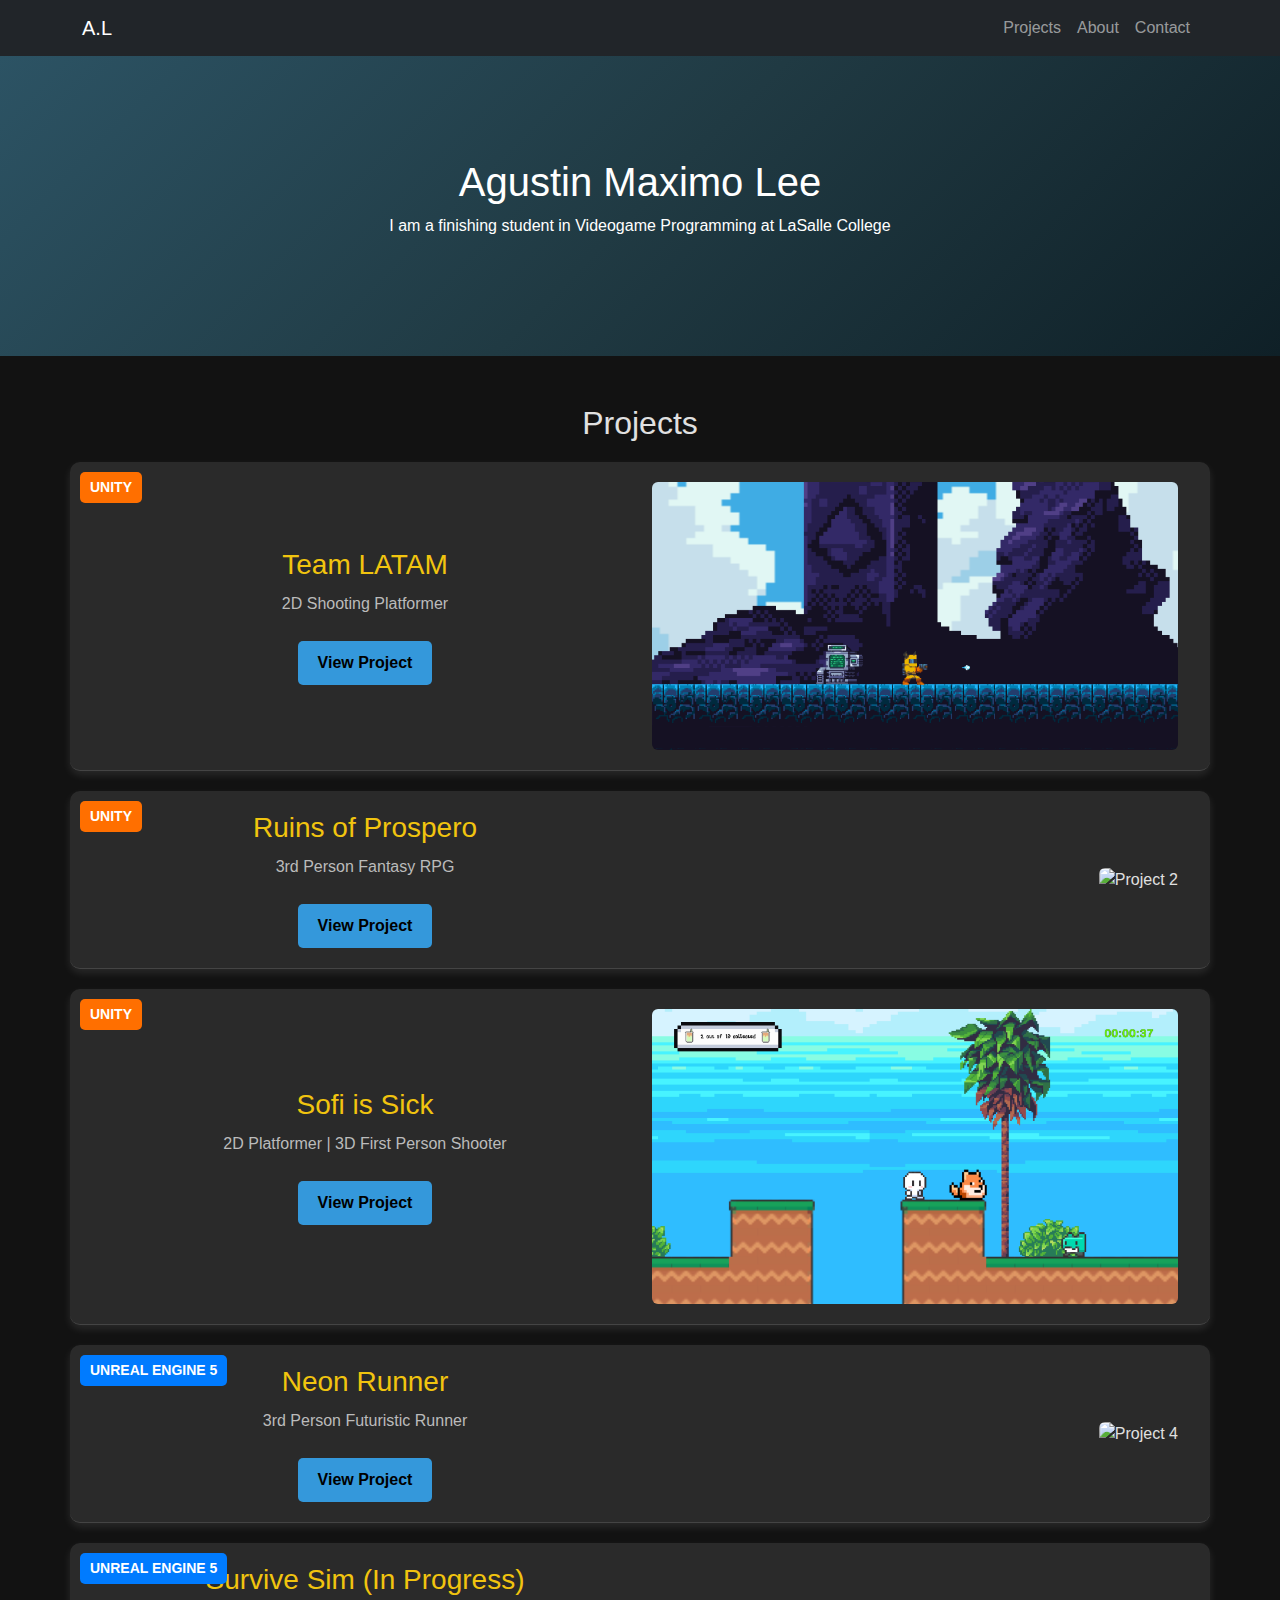
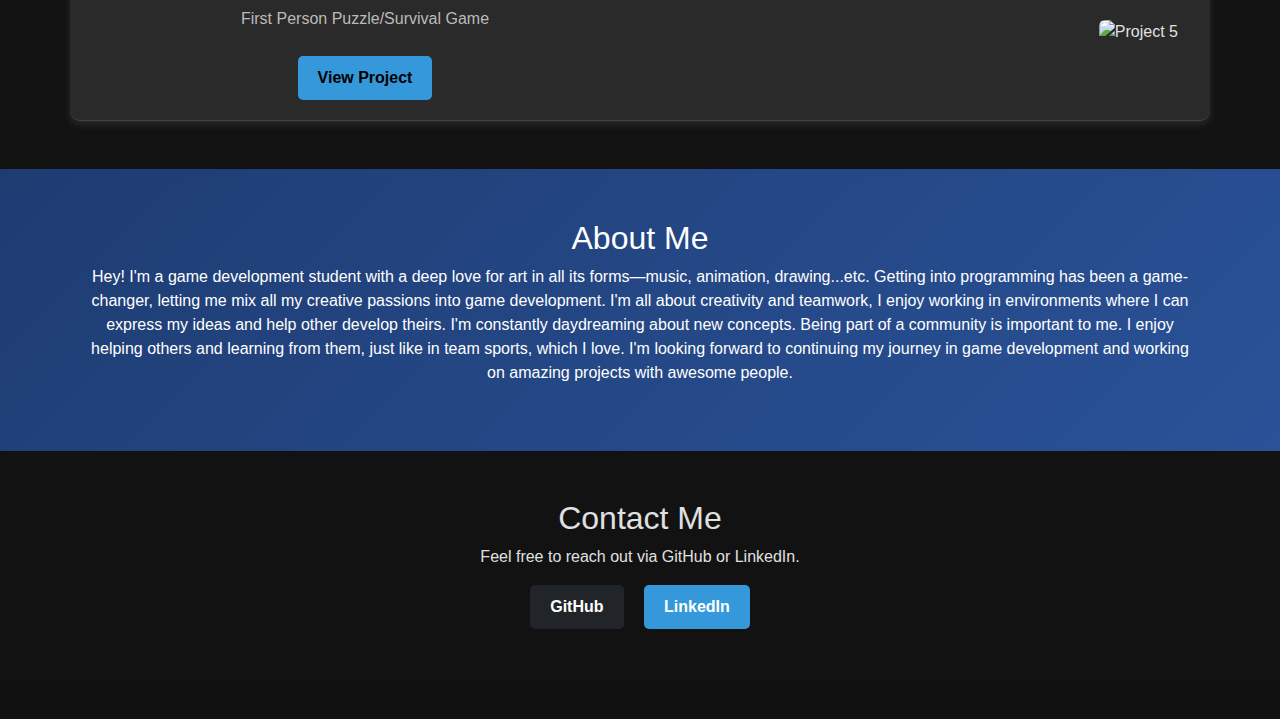
==== index.html @ a1cdeb53 "Merge master into main" ====
<!DOCTYPE html>
<html lang="en">
<head>
    <meta charset="UTF-8">
    <meta name="viewport" content="width=device-width, initial-scale=1.0">
    <title>Agustin Lee</title>
    <link rel="stylesheet" href="https://cdn.jsdelivr.net/npm/bootstrap@5.3.0/dist/css/bootstrap.min.css">
    <link rel="stylesheet" href="styles.css">
</head>
<body>

    <!-- Navigation -->
    <nav class="navbar navbar-expand-lg navbar-dark bg-dark">
        <div class="container">
            <a class="navbar-brand" href="#">A.L</a>
            <button class="navbar-toggler" type="button" data-bs-toggle="collapse" data-bs-target="#navbarNav">
                <span class="navbar-toggler-icon"></span>
            </button>
            <div class="collapse navbar-collapse" id="navbarNav">
                <ul class="navbar-nav ms-auto">
                    <li class="nav-item"><a class="nav-link" href="#projects">Projects</a></li>
                    <li class="nav-item"><a class="nav-link" href="#about">About</a></li>
                    <li class="nav-item"><a class="nav-link" href="#contact">Contact</a></li>
                </ul>
            </div>
        </div>
    </nav>

    <!-- Hero Section -->
    <header class="hero-section">
        <div class="container text-center text-white">
            <h1>Agustin Maximo Lee</h1>
            <p>I am a finishing student in Videogame Programming at LaSalle College</p>
        </div>
    </header>

    <!-- Projects Section -->
    <section id="projects" class="container my-5">
        <h2 class="text-center">Projects</h2>
    
        <div class="project-card row align-items-center position-relative">
            <span class="engine-badge unity">Unity</span>
            <div class="col-md-6">
                <h3>Team LATAM</h3>
                <p>2D Shooting Platformer</p>
                <a href="project1.html" class="btn btn-primary">View Project</a>
            </div>
            <div class="col-md-6 text-end">
                <img src="images/project1.png" class="img-fluid rounded" alt="Project 1">
            </div>
        </div>
    
        <div class="project-card row align-items-center position-relative">
            <span class="engine-badge unity">Unity</span>
            <div class="col-md-6">
                <h3>Ruins of Prospero</h3>
                <p>3rd Person Fantasy RPG</p>
                <a href="project2.html" class="btn btn-primary">View Project</a>
            </div>
            <div class="col-md-6 text-end">
                <img src="images/project2.png" class="img-fluid rounded" alt="Project 2">
            </div>
        </div>
    
        <div class="project-card row align-items-center position-relative">
            <span class="engine-badge unity">Unity</span>
            <div class="col-md-6">
                <h3>Sofi is Sick</h3>
                <p>2D Platformer | 3D First Person Shooter</p>
                <a href="project3.html" class="btn btn-primary">View Project</a>
            </div>
            <div class="col-md-6 text-end">
                <img src="images/Project3.png" class="img-fluid rounded" alt="Project 3">
            </div>
        </div>
    
        <div class="project-card row align-items-center position-relative">
            <span class="engine-badge unreal">Unreal Engine 5</span>
            <div class="col-md-6">
                <h3>Neon Runner</h3>
                <p>3rd Person Futuristic Runner</p>
                <a href="project4.html" class="btn btn-primary">View Project</a>
            </div>
            <div class="col-md-6 text-end">
                <img src="images/project4.png" class="img-fluid rounded" alt="Project 4">
            </div>
        </div>
    
        <div class="project-card row align-items-center position-relative">
            <span class="engine-badge unreal">Unreal Engine 5</span>
            <div class="col-md-6">
                <h3>Survive Sim (In Progress)</h3>
                <p>First Person Puzzle/Survival Game</p>
                <a href="project5.html" class="btn btn-primary">View Project</a>
            </div>
            <div class="col-md-6 text-end">
                <img src="images/project5.png" class="img-fluid rounded" alt="Project 5">
            </div>
        </div>
    </section>
    
    
    

    <!-- About Section -->
    <section id="about" class="about-section">
        <div class="container text-center text-white">
            <h2>About Me</h2>
            <p>Hey! I'm a game development student with a deep love for art in all its forms—music, animation, drawing...etc. 
                Getting into programming has been a game-changer, letting me mix all my creative passions into game development.
                  I'm all about creativity and teamwork, I enjoy working in environments where I can express my ideas and help other develop theirs. 
                I'm constantly daydreaming about new concepts. Being part of a community is important to me. I enjoy helping others and learning from them, just like in team sports, which I love.
                
                I'm looking forward to continuing my journey in game development and working on amazing projects with awesome people.</p>
        </div>
    </section>

    <!-- Contact Section -->
    <section id="contact" class="container my-5 text-center">
        <h2>Contact Me</h2>
        <p>Feel free to reach out via GitHub or LinkedIn.</p>
        <a href="https://github.com/AgusMaxLee" class="btn btn-dark mx-2" target="_blank">GitHub</a>
        <a href="https://www.linkedin.com/in/agustin-maximo-lee-4700a0339" class="btn btn-primary mx-2" target="_blank">LinkedIn</a>
    </section>

    <!-- Footer -->
    <footer class="footer">
    </footer>

</body>
</html>
---- styles.css ----
body {
    font-family: 'Franklin Gothic Medium', 'Arial Narrow', Arial, sans-serif;
    background-color: #1c1c1c; /* Dark Background */
    color: #e0e0e0; /* Light text for readability */
    margin: 0;
    padding: 0;
}

/* Hero Section */
.hero-section {
    background: linear-gradient(135deg, #2c5364, #203a43, #0f2027); /* Dark gradient */
    height: 300px;
    display: flex;
    align-items: center;
    justify-content: center;
    color: #ffffff;
    text-align: center;
}

/* About Section */
.about-section {
    background: linear-gradient(135deg, #1e3c72, #2a5298); /* Cooler dark tones */
    padding: 50px 0;
}

/* Project Cards */
.project-card {
    background: #2a2a2a; /* Dark card background */
    padding: 20px;
    border-radius: 10px;
    box-shadow: 0px 4px 8px rgba(255, 255, 255, 0.1);
    margin-top: 20px;
    text-align: center;
    border-bottom: 1px solid #444; /* Softer border */
}

.project-card img {
    max-width: 100%;
    height: auto;
    border-radius: 10px;
}
.project-card h3 {
    margin-bottom: 10px;
    color: #f1c40f; /* Gold accent */
}

.project-card p {
    margin-bottom: 15px;
    color: #bbbbbb; /* Soft gray */
}

.project-card a {
    margin-top: 10px;
    display: inline-block;
    color: #000000; /* Cyan accent */
    text-decoration: none;
    font-weight: bold;
}

.project-card a:hover {
    text-decoration: underline;
}

/* Footer */
.footer {
    background: #111;
    padding: 20px;
    text-align: center;
    margin-top: 50px;
    color: #888;
}

/* Buttons */
.btn {
    padding: 10px 20px;
    border-radius: 5px;
    border: none;
    font-weight: bold;
}

.btn-primary {
    background-color: #3498db;
    color: #fff;
}

.btn-primary:hover {
    background-color: #2980b9;
}

/* Engine Badge */
.engine-badge {
    position: absolute;
    top: 10px;
    left: 10px;
    background: #222;
    color: white;
    font-size: 14px;
    font-weight: bold;
    padding: 5px 10px;
    border-radius: 5px;
    text-transform: uppercase;
    display: inline-block; /* Ensures it only takes the necessary space */
    width: auto; /* Prevents full-width stretching */
}

.engine-badge.unity {
    background: #ff6f00; 
}

/* Unreal Engine 5 Badge (Blue) */
.engine-badge.unreal {
    background: #007bff;
}
body {
    background-color: #121212;
    color: #e0e0e0;
    font-family: 'Arial', sans-serif;
}

/* Project Header */
.project-header {
    background: linear-gradient(135deg, #ff7e5f, #feb47b);
    padding: 60px 20px;
    text-align: center;
    color: #fff;
    border-radius: 10px;
    margin-bottom: 40px;
}

.project-header h1 {
    font-size: 2.5rem;
    font-weight: bold;
}

.project-header h4 {
    font-size: 1.2rem;
    opacity: 0.8;
}

/* Project Details */
.project-details {
    background: #1e1e1e;
    padding: 30px;
    border-radius: 10px;
    box-shadow: 0 4px 10px rgba(0, 0, 0, 0.2);
}

/* Gameplay Video */
.gameplay-video {
    text-align: center;
    margin-top: 30px;
}

.gameplay-video video {
    border-radius: 10px;
    box-shadow: 0 4px 10px rgba(0, 0, 0, 0.3);
}

/* Buttons */
.btn-secondary {
    background-color: #444;
    border: none;
    padding: 10px 20px;
    transition: 0.3s;
}

.btn-secondary:hover {
    background-color: #666;
}

/* Responsive Adjustments */
@media (max-width: 768px) {
    .project-header {
        padding: 40px 10px;
    }

    .project-header h1 {
        font-size: 2rem;
    }
}
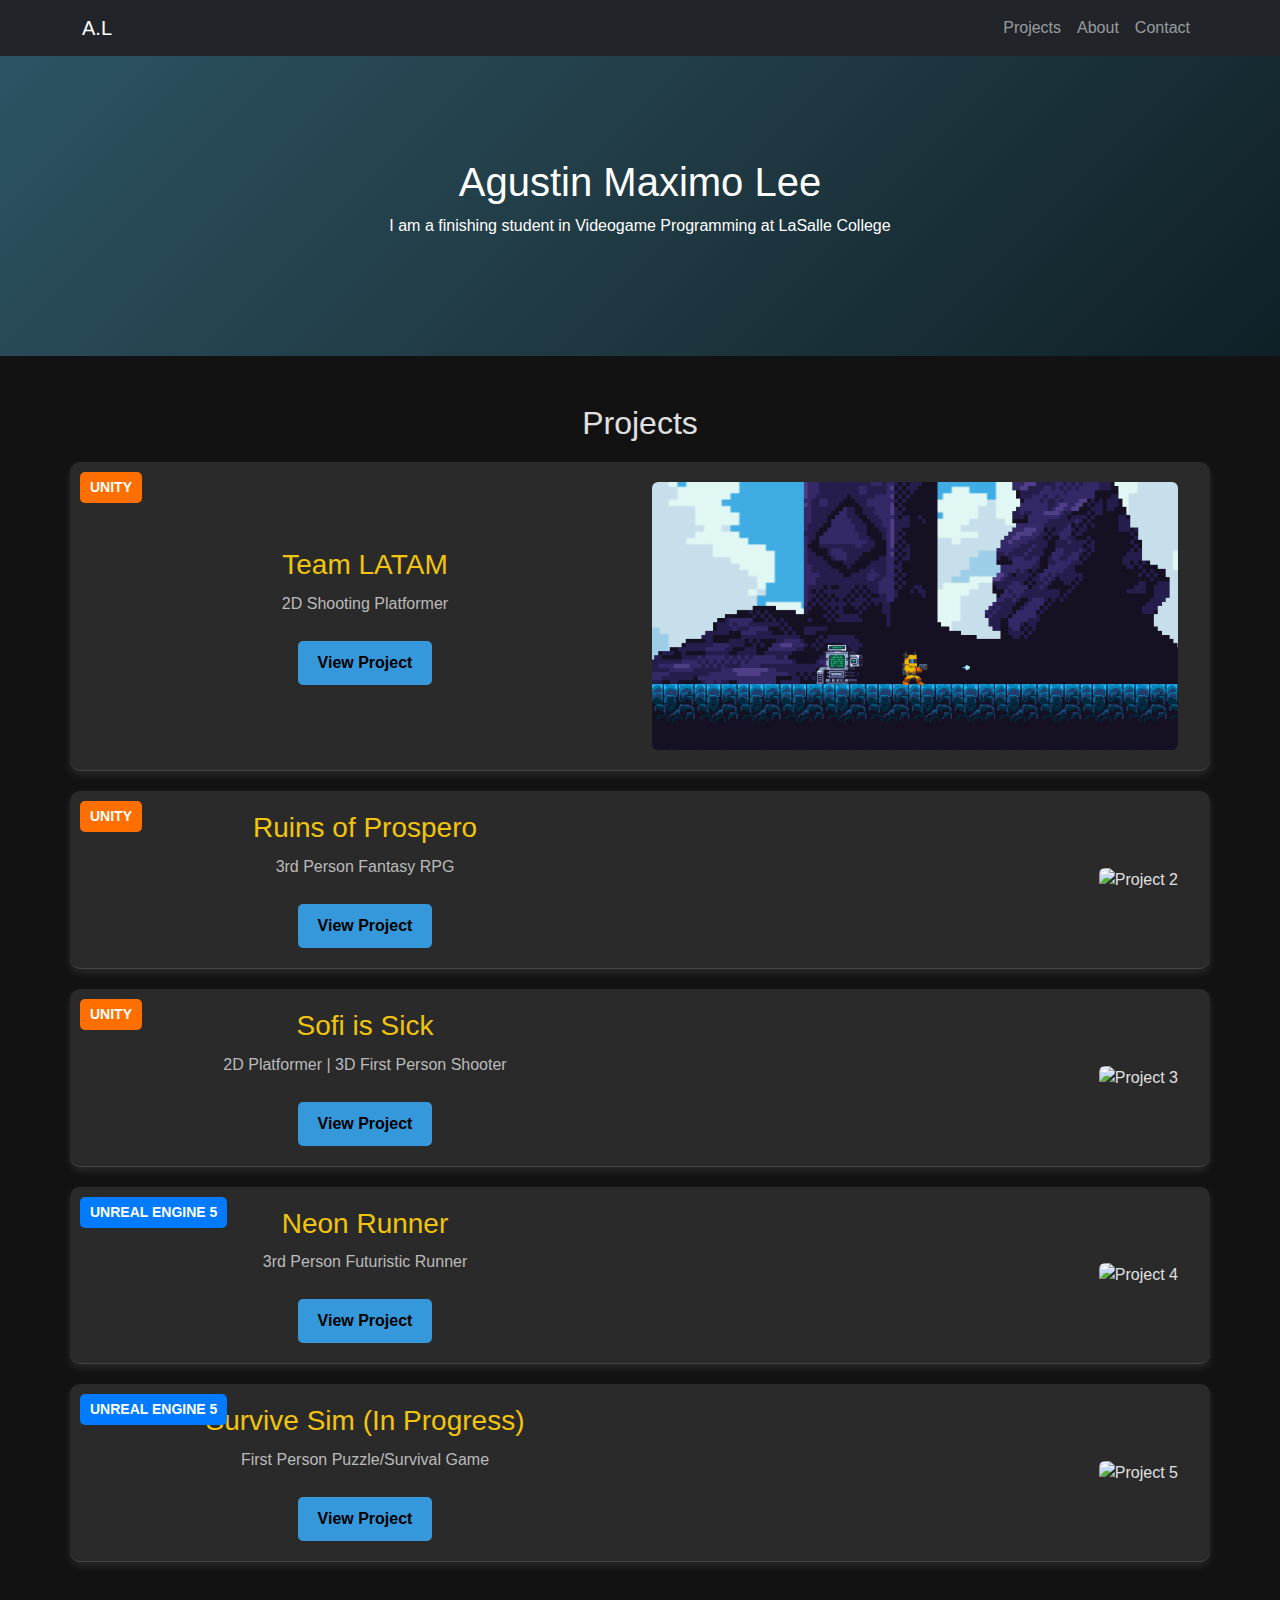
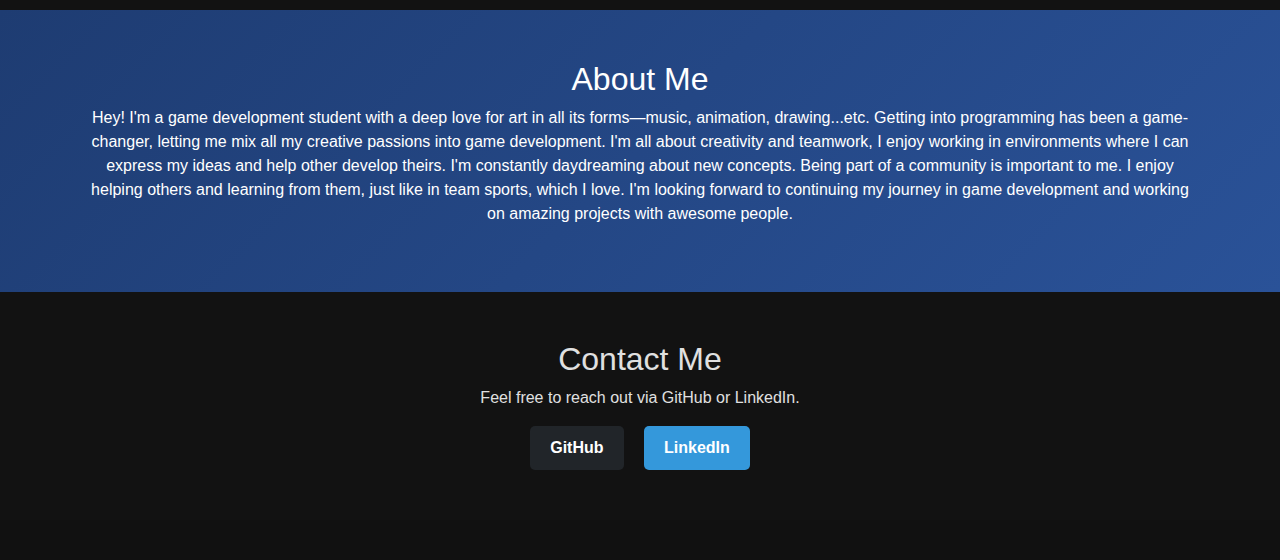
==== commit f1200d99: "Testing Case Sensitive files" ====
--- a/index.html
+++ b/index.html
@@ -70,7 +70,7 @@
                 <a href="project3.html" class="btn btn-primary">View Project</a>
             </div>
             <div class="col-md-6 text-end">
-                <img src="images/Project3.png" class="img-fluid rounded" alt="Project 3">
+                <img src="images/project3.png" class="img-fluid rounded" alt="Project 3">
             </div>
         </div>
     
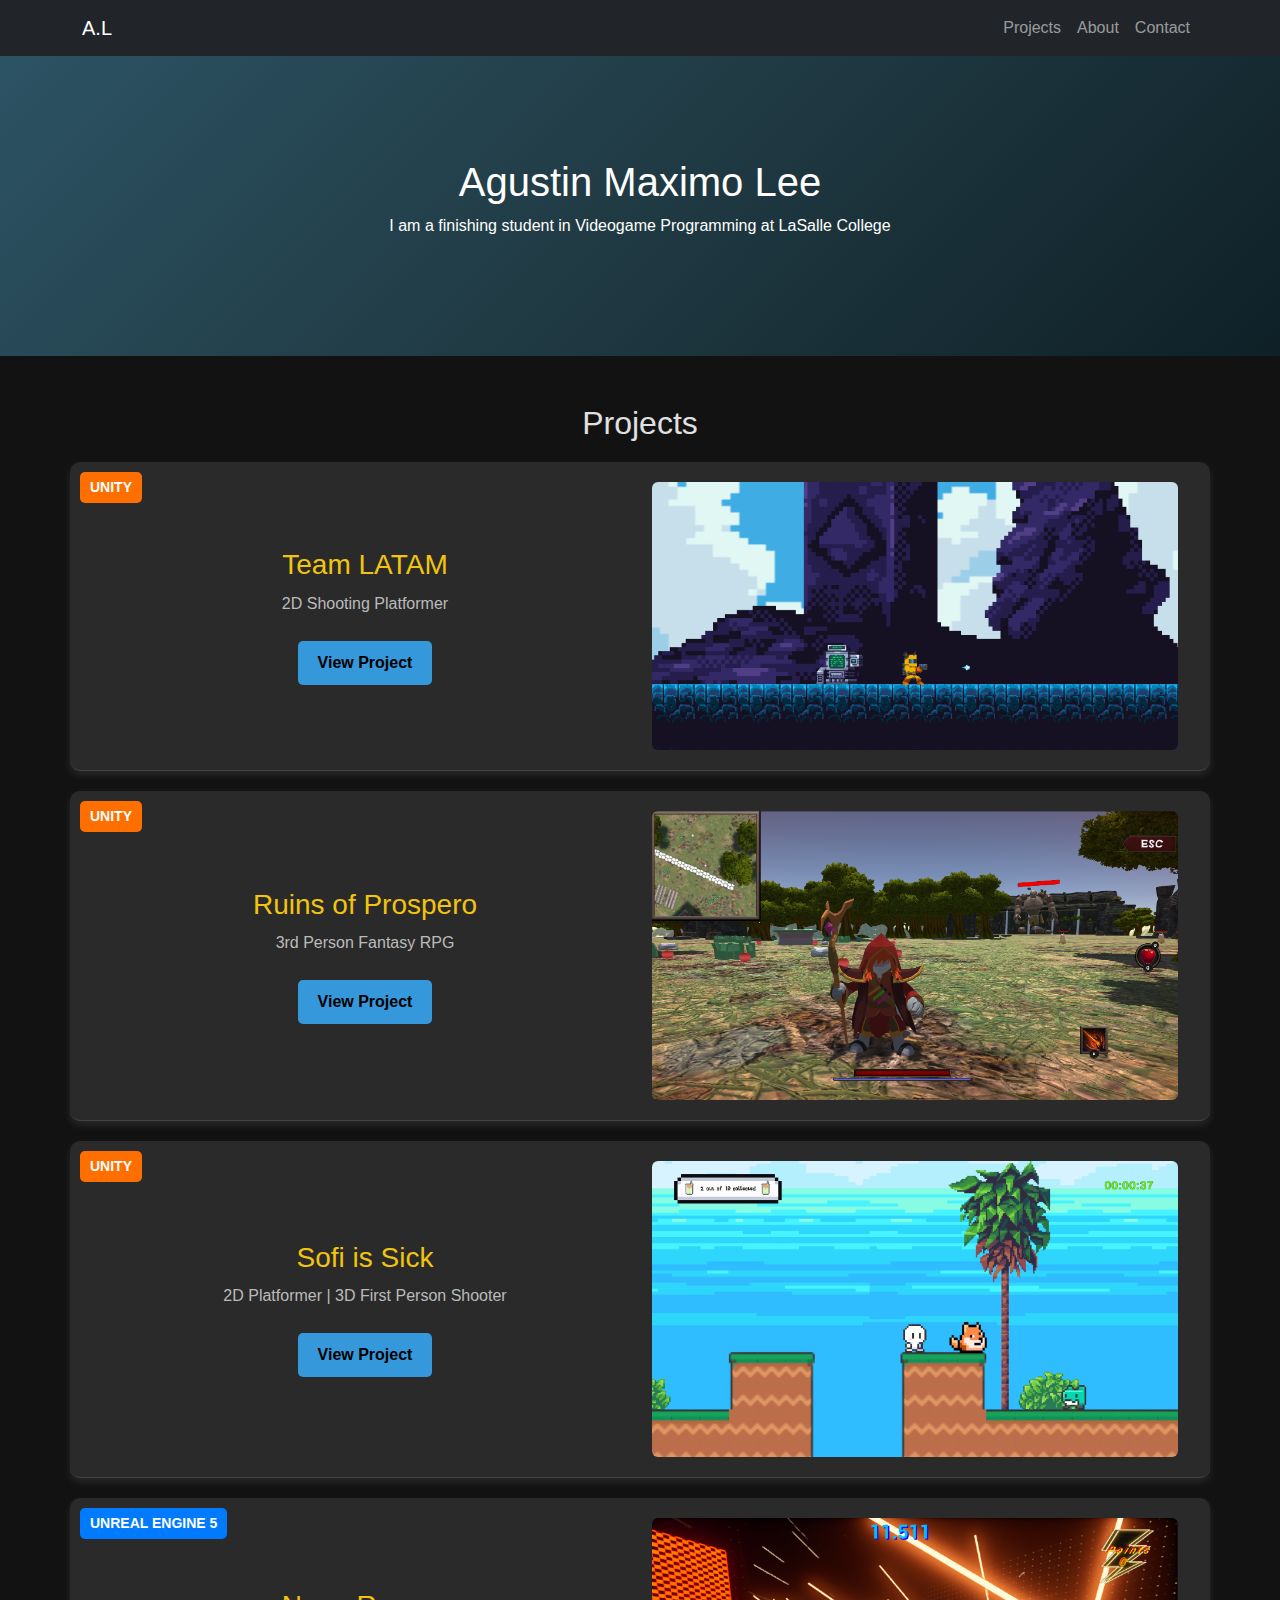
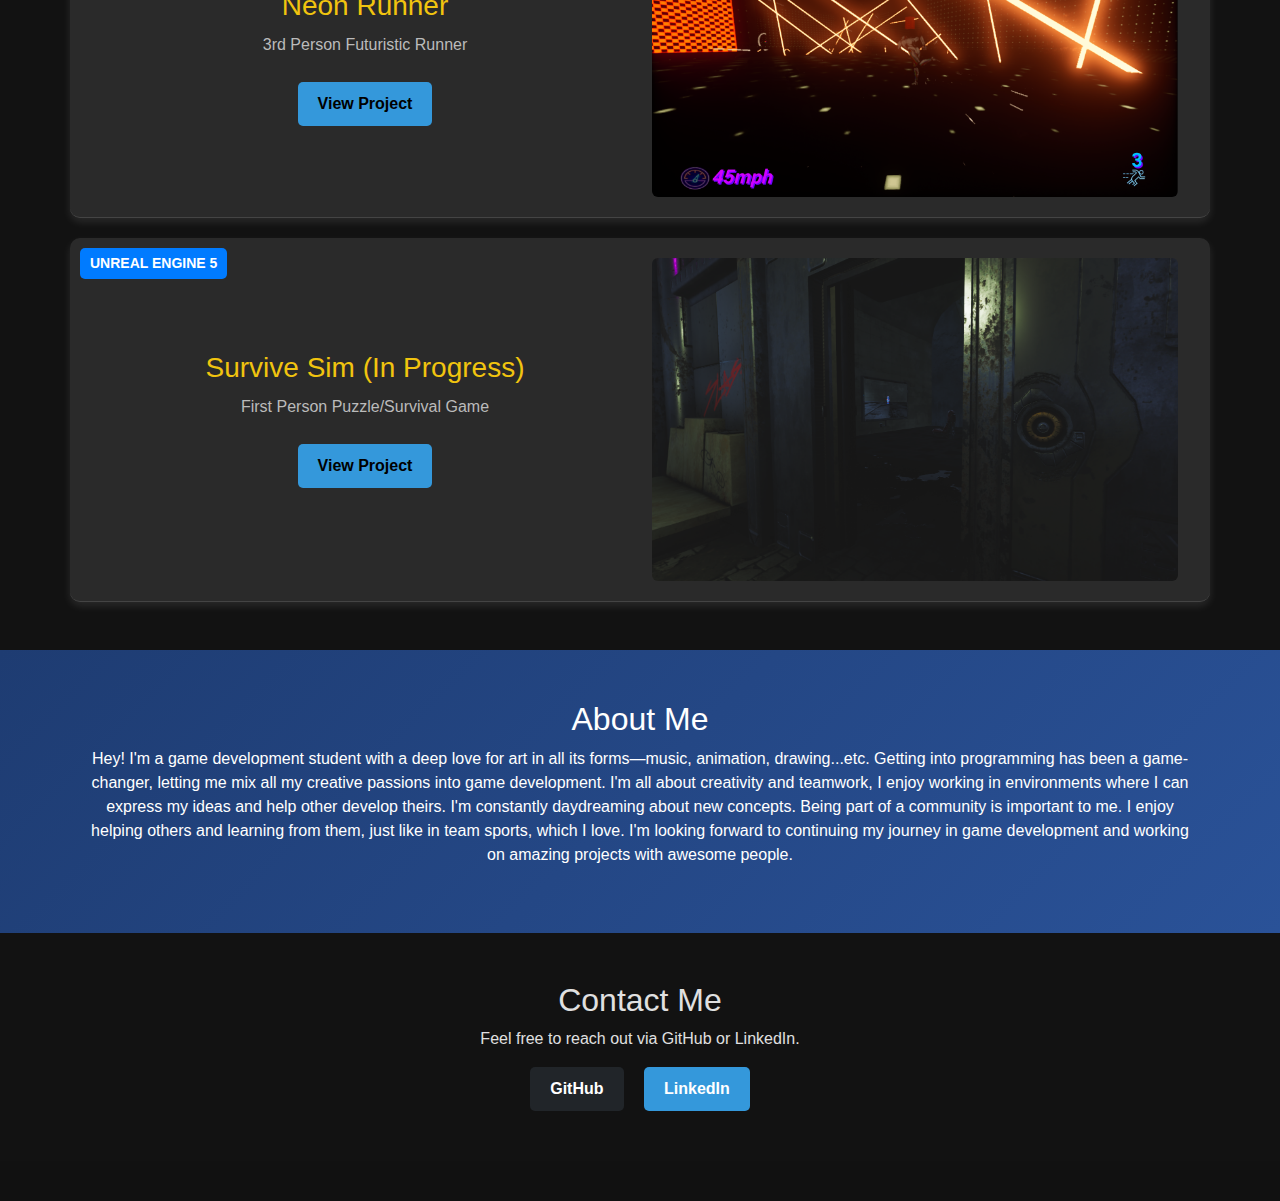
==== commit cce77484: "Testing Case Sensitive Files Again" ====
--- a/index.html
+++ b/index.html
@@ -58,7 +58,7 @@
                 <a href="project2.html" class="btn btn-primary">View Project</a>
             </div>
             <div class="col-md-6 text-end">
-                <img src="images/project2.png" class="img-fluid rounded" alt="Project 2">
+                <img src="images/Project2.png" class="img-fluid rounded" alt="Project 2">
             </div>
         </div>
     
@@ -70,7 +70,7 @@
                 <a href="project3.html" class="btn btn-primary">View Project</a>
             </div>
             <div class="col-md-6 text-end">
-                <img src="images/project3.png" class="img-fluid rounded" alt="Project 3">
+                <img src="images/Project3.png" class="img-fluid rounded" alt="Project 3">
             </div>
         </div>
     
@@ -82,7 +82,7 @@
                 <a href="project4.html" class="btn btn-primary">View Project</a>
             </div>
             <div class="col-md-6 text-end">
-                <img src="images/project4.png" class="img-fluid rounded" alt="Project 4">
+                <img src="images/Project4.png" class="img-fluid rounded" alt="Project 4">
             </div>
         </div>
     
@@ -94,7 +94,7 @@
                 <a href="project5.html" class="btn btn-primary">View Project</a>
             </div>
             <div class="col-md-6 text-end">
-                <img src="images/project5.png" class="img-fluid rounded" alt="Project 5">
+                <img src="images/Project5.png" class="img-fluid rounded" alt="Project 5">
             </div>
         </div>
     </section>
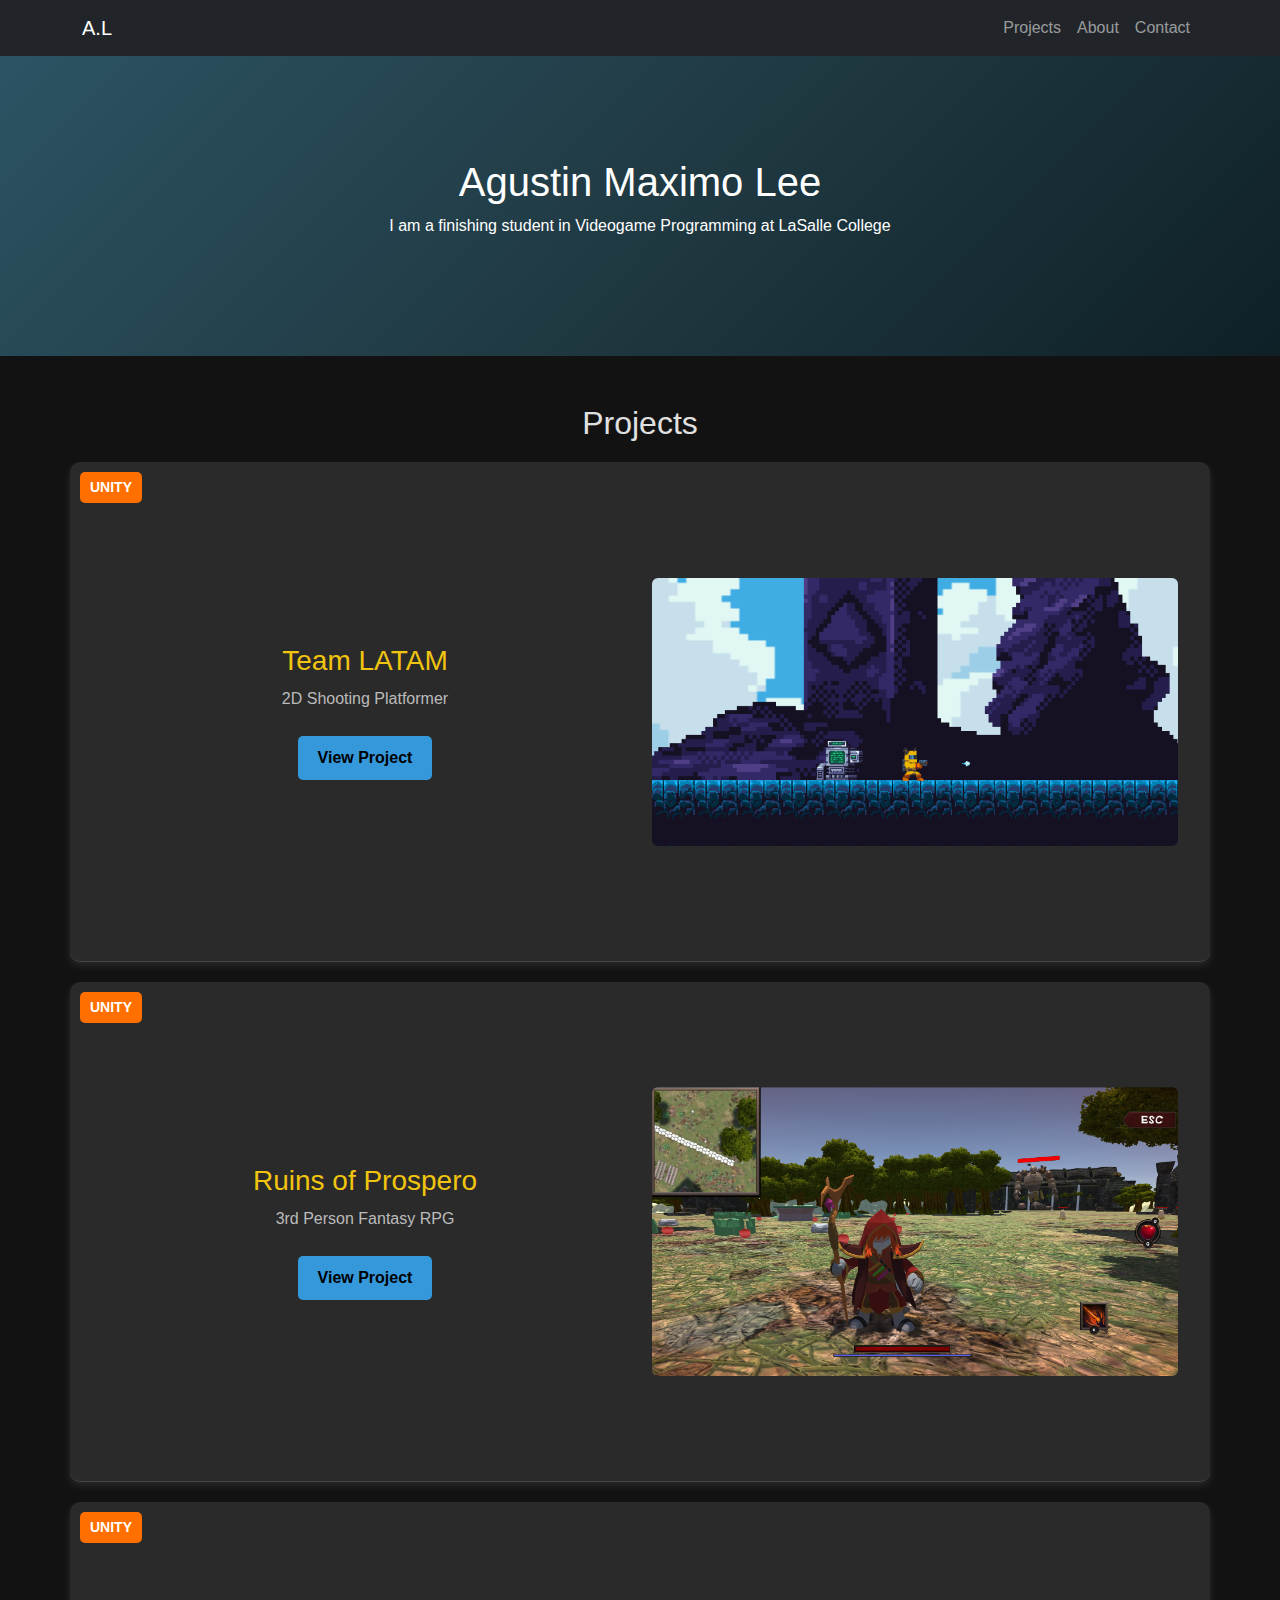
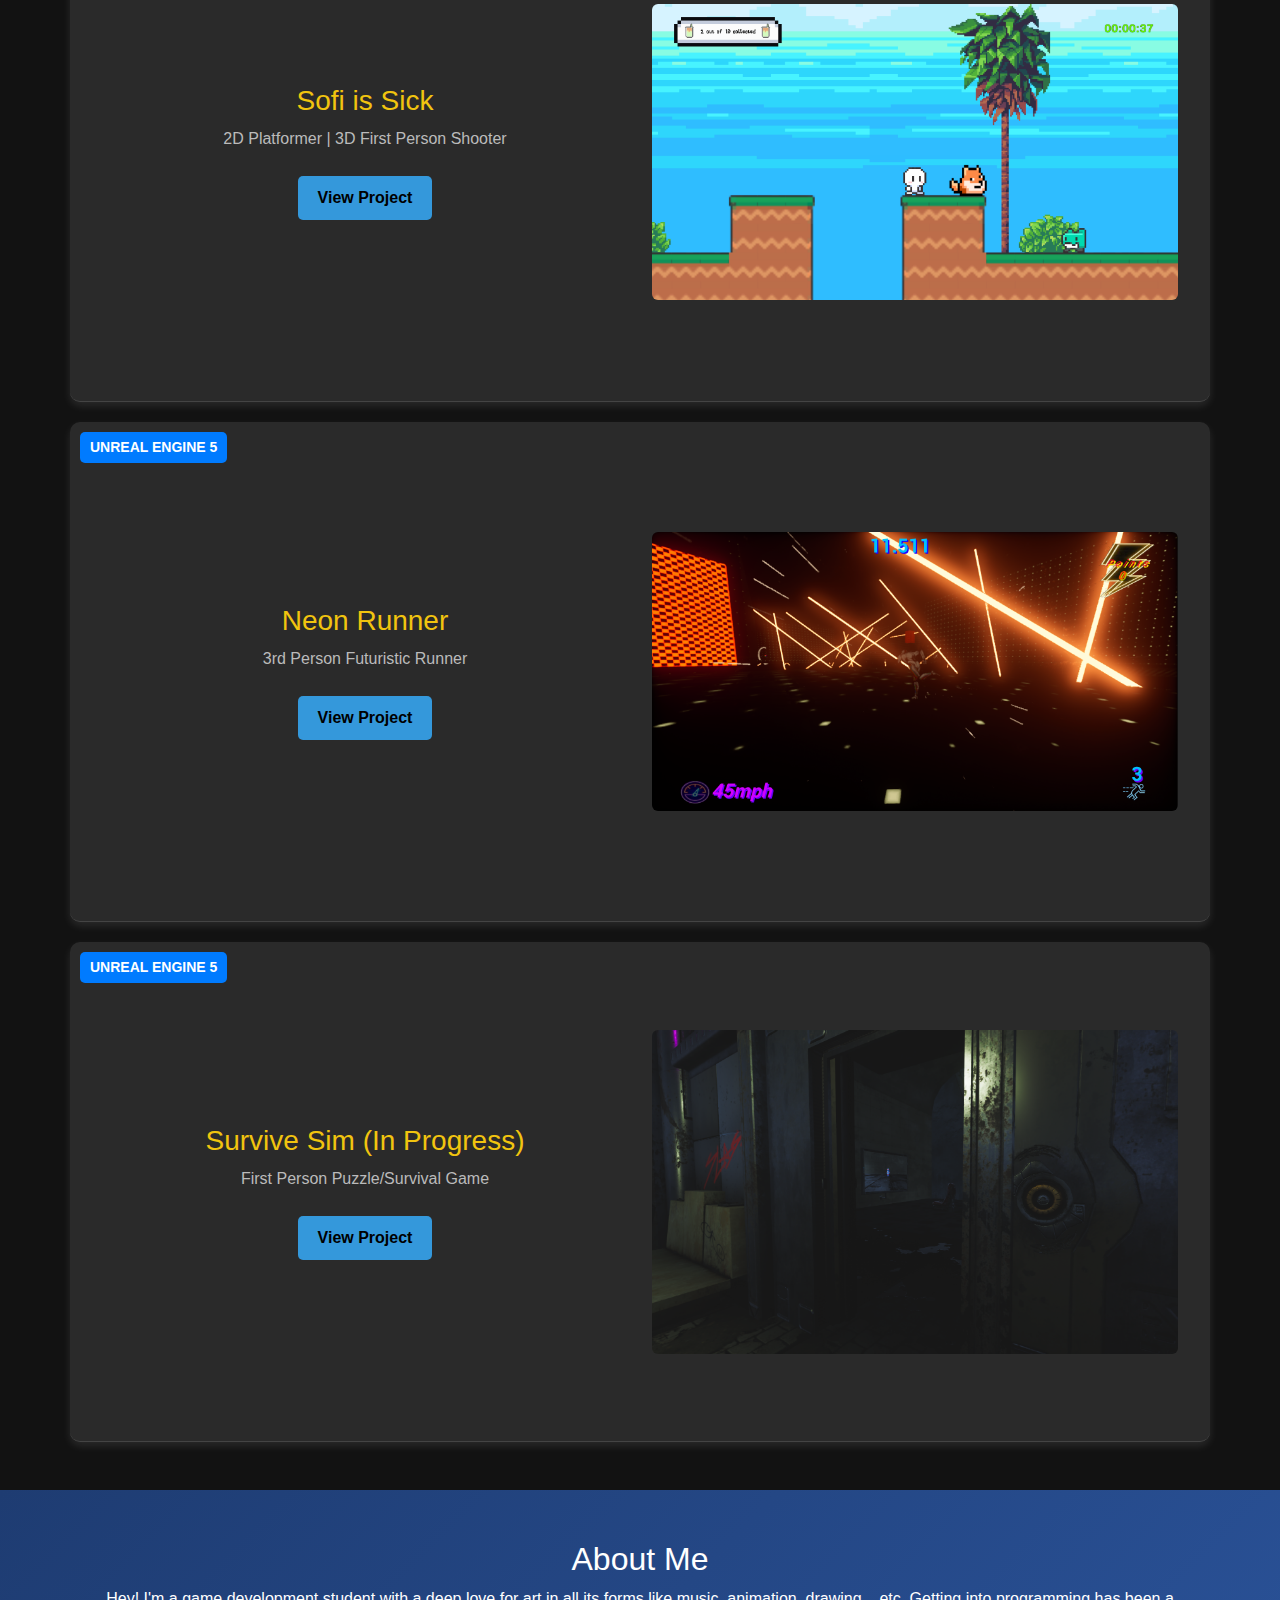
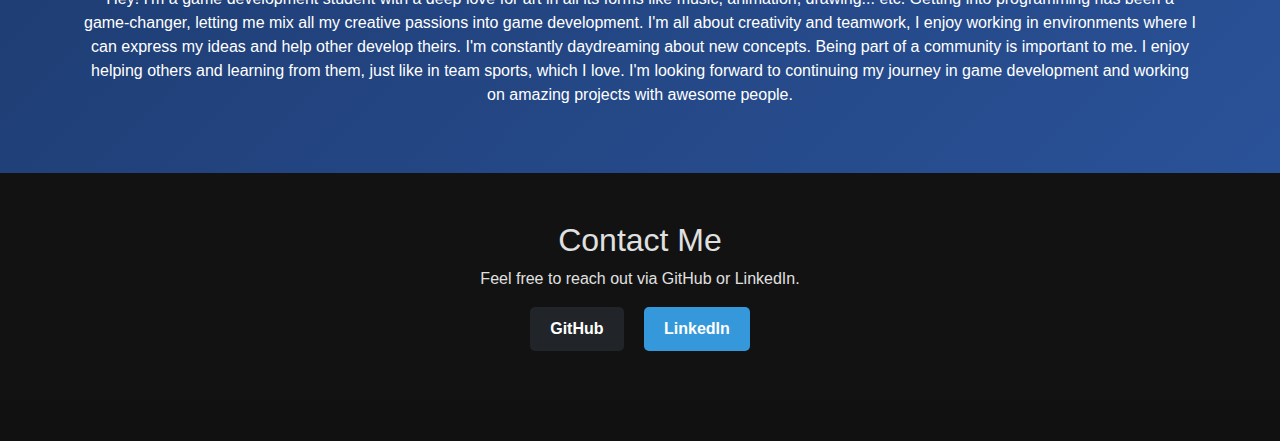
==== commit c844ae5b: "Enhanced mobile view and utility: navbar and project cards. Corrected project details." ====
--- a/index.html
+++ b/index.html
@@ -5,6 +5,7 @@
     <meta name="viewport" content="width=device-width, initial-scale=1.0">
     <title>Agustin Lee</title>
     <link rel="stylesheet" href="https://cdn.jsdelivr.net/npm/bootstrap@5.3.0/dist/css/bootstrap.min.css">
+    <script src="https://cdn.jsdelivr.net/npm/bootstrap@5.3.2/dist/js/bootstrap.bundle.min.js"></script>
     <link rel="stylesheet" href="styles.css">
 </head>
 <body>
@@ -106,7 +107,7 @@
     <section id="about" class="about-section">
         <div class="container text-center text-white">
             <h2>About Me</h2>
-            <p>Hey! I'm a game development student with a deep love for art in all its forms—music, animation, drawing...etc. 
+            <p>Hey! I'm a game development student with a deep love for art in all its forms like music, animation, drawing... etc. 
                 Getting into programming has been a game-changer, letting me mix all my creative passions into game development.
                   I'm all about creativity and teamwork, I enjoy working in environments where I can express my ideas and help other develop theirs. 
                 I'm constantly daydreaming about new concepts. Being part of a community is important to me. I enjoy helping others and learning from them, just like in team sports, which I love.
--- a/styles.css
+++ b/styles.css
@@ -1,15 +1,15 @@
 
 body {
     font-family: 'Franklin Gothic Medium', 'Arial Narrow', Arial, sans-serif;
-    background-color: #1c1c1c; /* Dark Background */
-    color: #e0e0e0; /* Light text for readability */
+    background-color: #1c1c1c;
+    color: #e0e0e0; 
     margin: 0;
     padding: 0;
 }
 
 /* Hero Section */
 .hero-section {
-    background: linear-gradient(135deg, #2c5364, #203a43, #0f2027); /* Dark gradient */
+    background: linear-gradient(135deg, #2c5364, #203a43, #0f2027);
     height: 300px;
     display: flex;
     align-items: center;
@@ -20,20 +20,23 @@
 
 /* About Section */
 .about-section {
-    background: linear-gradient(135deg, #1e3c72, #2a5298); /* Cooler dark tones */
+    background: linear-gradient(135deg, #1e3c72, #2a5298);
     padding: 50px 0;
 }
 
 /* Project Cards */
 .project-card {
-    background: #2a2a2a; /* Dark card background */
-    padding: 20px;
+    background: #2a2a2a;
+    padding: 30px 20px; 
     border-radius: 10px;
     box-shadow: 0px 4px 8px rgba(255, 255, 255, 0.1);
     margin-top: 20px;
     text-align: center;
-    border-bottom: 1px solid #444; /* Softer border */
+    border-bottom: 1px solid #444;
+    min-height: 500px;
+    position: relative;
 }
+
 
 .project-card img {
     max-width: 100%;
@@ -42,18 +45,18 @@
 }
 .project-card h3 {
     margin-bottom: 10px;
-    color: #f1c40f; /* Gold accent */
+    color: #f1c40f;
 }
 
 .project-card p {
     margin-bottom: 15px;
-    color: #bbbbbb; /* Soft gray */
+    color: #bbbbbb; 
 }
 
 .project-card a {
     margin-top: 10px;
     display: inline-block;
-    color: #000000; /* Cyan accent */
+    color: #000000;
     text-decoration: none;
     font-weight: bold;
 }
@@ -100,15 +103,15 @@
     padding: 5px 10px;
     border-radius: 5px;
     text-transform: uppercase;
-    display: inline-block; /* Ensures it only takes the necessary space */
-    width: auto; /* Prevents full-width stretching */
+    display: inline-block; 
+    width: auto; 
 }
 
 .engine-badge.unity {
     background: #ff6f00; 
 }
 
-/* Unreal Engine 5 Badge (Blue) */
+/* Unreal Engine 5 Badge  */
 .engine-badge.unreal {
     background: #007bff;
 }
